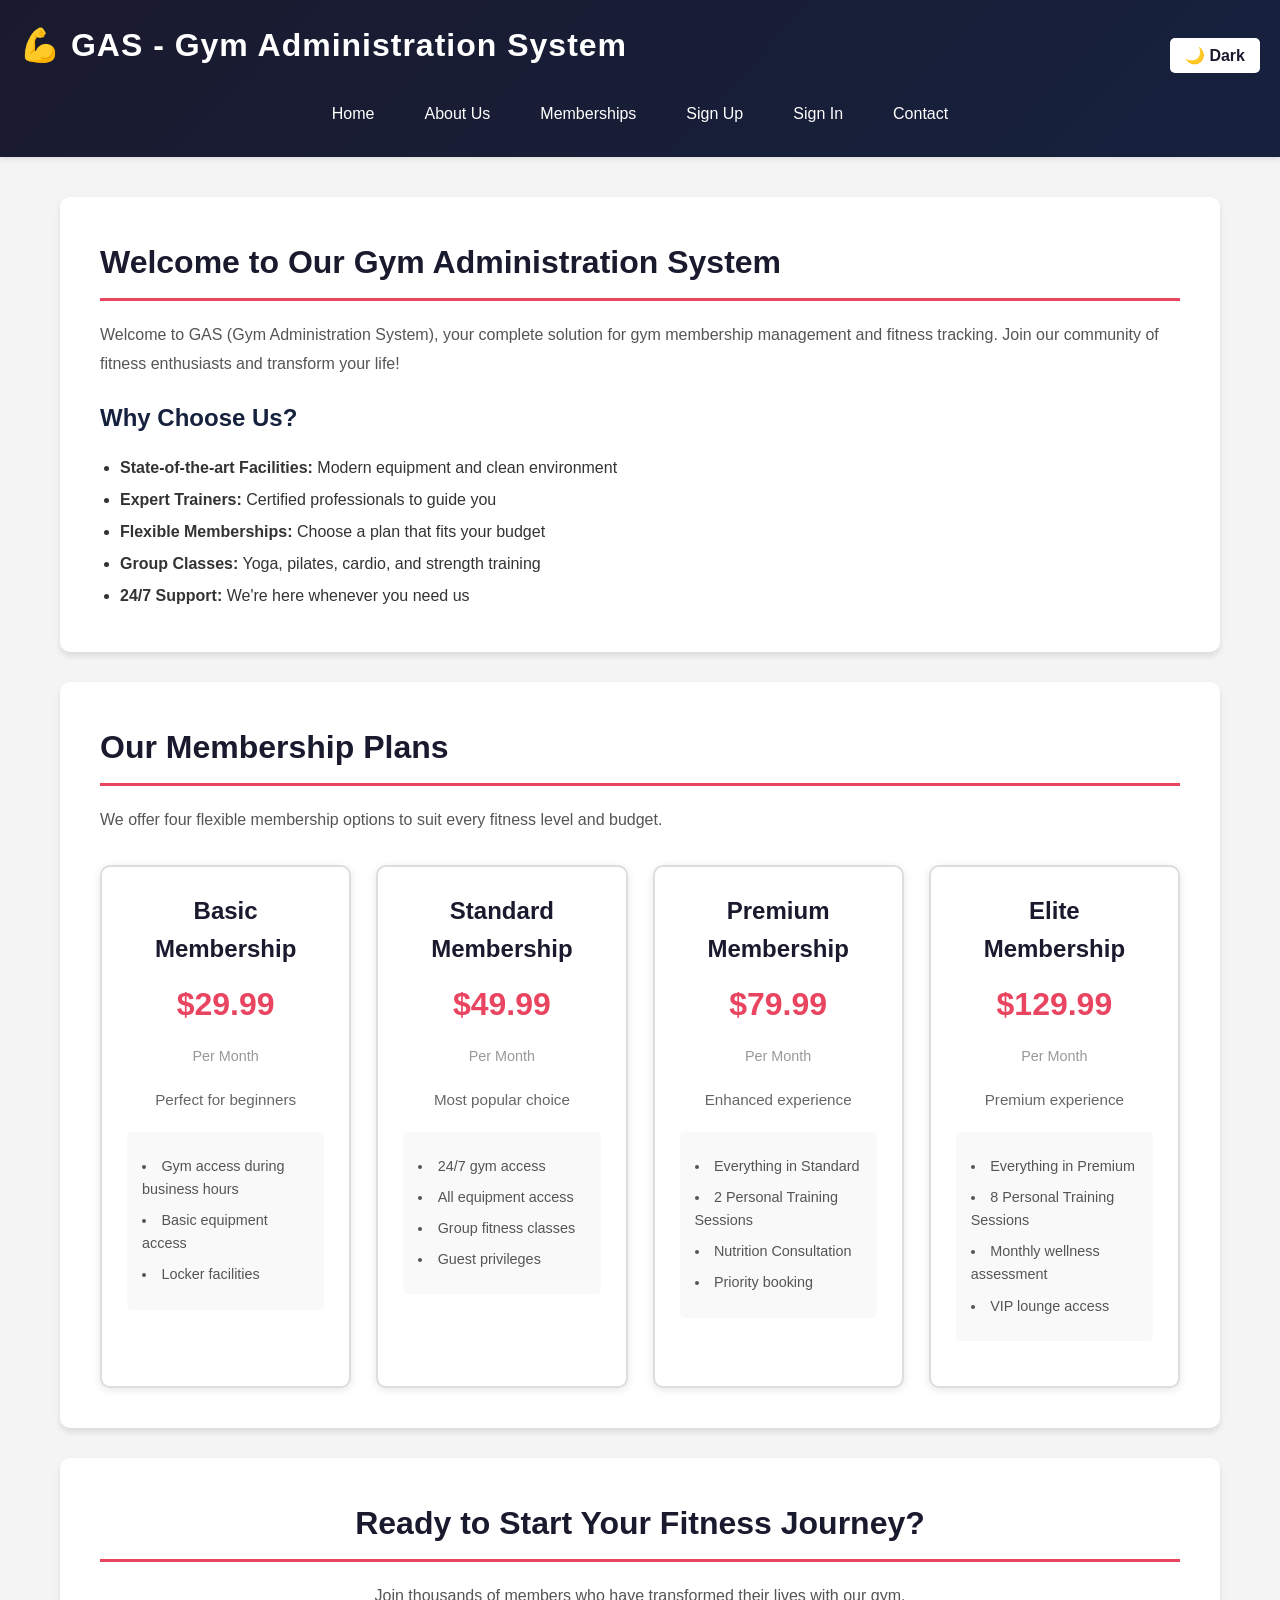
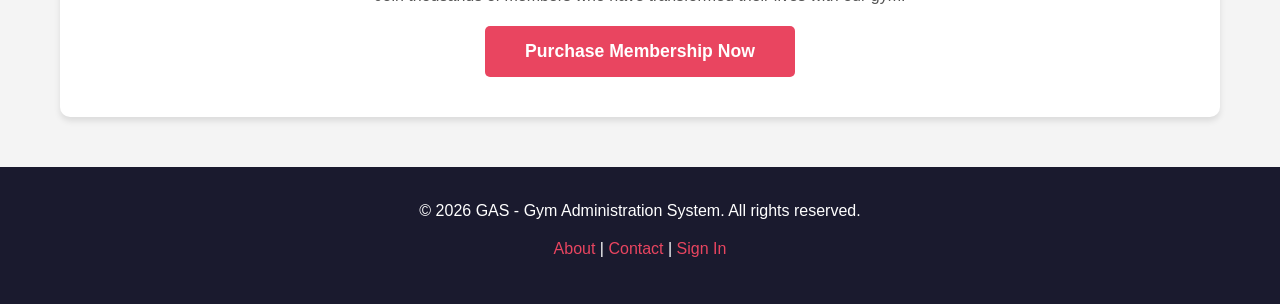
==== index.html @ 2ce0ecf8 "Adding website content" ====
<!DOCTYPE html>
<html lang="en">
<head>
    <meta charset="UTF-8">
    <meta name="viewport" content="width=device-width, initial-scale=1.0">
    <title>GAS - Gym Administration System - Home</title>
    <link rel="stylesheet" href="style.css">
</head>
<body>
    <!-- HEADER & NAVIGATION -->
    <header>
        <div style="display: flex; justify-content: space-between; align-items: center; padding: 0 20px;">
            <h1>💪 GAS - Gym Administration System</h1>
            <button id="themeToggle" onclick="toggleTheme();" style="background: white; color: #1a1a2e; border: none; padding: 8px 15px; border-radius: 5px; cursor: pointer; font-weight: 600; font-size: 1em;">🌙 Dark</button>
        </div>
        <nav>
            <a href="index.html">Home</a>
            <a href="about.html">About Us</a>
            <a href="checkout.html">Memberships</a>
            <a href="signup.html">Sign Up</a>
            <a href="signin.html">Sign In</a>
            <a href="contact.html">Contact</a>
        </nav>
    </header>

    <!-- MAIN CONTENT -->
    <div class="container">
        <!-- HERO SECTION -->
        <div class="section">
            <h2>Welcome to Our Gym Administration System</h2>
            <p>Welcome to GAS (Gym Administration System), your complete solution for gym membership management and fitness tracking. Join our community of fitness enthusiasts and transform your life!</p>
            
            <h3>Why Choose Us?</h3>
            <ul style="margin-left: 20px; line-height: 2;">
                <li><strong>State-of-the-art Facilities:</strong> Modern equipment and clean environment</li>
                <li><strong>Expert Trainers:</strong> Certified professionals to guide you</li>
                <li><strong>Flexible Memberships:</strong> Choose a plan that fits your budget</li>
                <li><strong>Group Classes:</strong> Yoga, pilates, cardio, and strength training</li>
                <li><strong>24/7 Support:</strong> We're here whenever you need us</li>
            </ul>
        </div>

        <!-- FEATURES SECTION -->
        <div class="section">
            <h2>Our Membership Plans</h2>
            <p>We offer four flexible membership options to suit every fitness level and budget.</p>
            
            <div class="products-grid">
                <div class="product-card">
                    <div class="product-name">Basic Membership</div>
                    <div class="product-price">$29.99</div>
                    <div class="product-duration">Per Month</div>
                    <div class="product-description">Perfect for beginners</div>
                    <ul class="product-features">
                        <li>Gym access during business hours</li>
                        <li>Basic equipment access</li>
                        <li>Locker facilities</li>
                    </ul>
                </div>

                <div class="product-card">
                    <div class="product-name">Standard Membership</div>
                    <div class="product-price">$49.99</div>
                    <div class="product-duration">Per Month</div>
                    <div class="product-description">Most popular choice</div>
                    <ul class="product-features">
                        <li>24/7 gym access</li>
                        <li>All equipment access</li>
                        <li>Group fitness classes</li>
                        <li>Guest privileges</li>
                    </ul>
                </div>

                <div class="product-card">
                    <div class="product-name">Premium Membership</div>
                    <div class="product-price">$79.99</div>
                    <div class="product-duration">Per Month</div>
                    <div class="product-description">Enhanced experience</div>
                    <ul class="product-features">
                        <li>Everything in Standard</li>
                        <li>2 Personal Training Sessions</li>
                        <li>Nutrition Consultation</li>
                        <li>Priority booking</li>
                    </ul>
                </div>

                <div class="product-card">
                    <div class="product-name">Elite Membership</div>
                    <div class="product-price">$129.99</div>
                    <div class="product-duration">Per Month</div>
                    <div class="product-description">Premium experience</div>
                    <ul class="product-features">
                        <li>Everything in Premium</li>
                        <li>8 Personal Training Sessions</li>
                        <li>Monthly wellness assessment</li>
                        <li>VIP lounge access</li>
                    </ul>
                </div>
            </div>
        </div>

        <!-- CALL TO ACTION -->
        <div class="section text-center">
            <h2>Ready to Start Your Fitness Journey?</h2>
            <p>Join thousands of members who have transformed their lives with our gym.</p>
            <button onclick="window.location.href='checkout.html';" style="font-size: 1.1em; padding: 15px 40px;">
                Purchase Membership Now
            </button>
        </div>
    </div>

    <!-- FOOTER -->
    <footer>
        <p>&copy; 2026 GAS - Gym Administration System. All rights reserved.</p>
        <p>
            <a href="about.html">About</a> | 
            <a href="contact.html">Contact</a> | 
            <a href="signin.html">Sign In</a>
        </p>
    </footer>

    <script src="script.js"></script>
</body>
</html>
---- style.css ----
/* ============================================
   GYM ADMINISTRATION SYSTEM - SHARED CSS
   ============================================ */

* {
    margin: 0;
    padding: 0;
    box-sizing: border-box;
}

body {
    font-family: 'Segoe UI', Tahoma, Geneva, Verdana, sans-serif;
    line-height: 1.6;
    color: #333;
    background-color: #f4f4f4;
}

/* ============================================
   HEADER & NAVIGATION
   ============================================ */

header {
    background: linear-gradient(135deg, #1a1a2e 0%, #16213e 100%);
    color: white;
    padding: 20px 0;
    box-shadow: 0 2px 5px rgba(0, 0, 0, 0.1);
}

header h1 {
    text-align: center;
    font-size: 2em;
    margin-bottom: 20px;
    letter-spacing: 1px;
}

nav {
    display: flex;
    justify-content: center;
    flex-wrap: wrap;
    gap: 20px;
}

nav a {
    color: white;
    text-decoration: none;
    padding: 10px 15px;
    border-radius: 5px;
    transition: background 0.3s ease;
    font-weight: 500;
}

nav a:hover {
    background-color: #e94560;
}

/* ============================================
   CONTAINER & LAYOUT
   ============================================ */

.container {
    max-width: 1200px;
    margin: 40px auto;
    padding: 0 20px;
}

.section {
    background: white;
    padding: 40px;
    border-radius: 10px;
    box-shadow: 0 4px 6px rgba(0, 0, 0, 0.1);
    margin-bottom: 30px;
}

h2 {
    font-size: 2em;
    color: #1a1a2e;
    margin-bottom: 20px;
    border-bottom: 3px solid #e94560;
    padding-bottom: 10px;
}

h3 {
    font-size: 1.5em;
    color: #16213e;
    margin-top: 20px;
    margin-bottom: 15px;
}

p {
    color: #555;
    margin-bottom: 15px;
    line-height: 1.8;
}

/* ============================================
   FORMS
   ============================================ */

form {
    display: flex;
    flex-direction: column;
    gap: 15px;
    margin-top: 20px;
}

label {
    font-weight: 600;
    color: #1a1a2e;
    margin-bottom: 5px;
    display: block;
}

input[type="text"],
input[type="email"],
input[type="password"],
input[type="tel"],
textarea,
select {
    padding: 12px;
    border: 2px solid #ddd;
    border-radius: 5px;
    font-size: 1em;
    transition: border-color 0.3s ease;
    font-family: inherit;
}

input[type="text"]:focus,
input[type="email"]:focus,
input[type="password"]:focus,
input[type="tel"]:focus,
textarea:focus,
select:focus {
    outline: none;
    border-color: #e94560;
    background-color: #fafafa;
}

textarea {
    resize: vertical;
    min-height: 120px;
}

/* ============================================
   BUTTONS
   ============================================ */

button,
input[type="submit"] {
    padding: 12px 30px;
    background-color: #e94560;
    color: white;
    border: none;
    border-radius: 5px;
    font-size: 1em;
    font-weight: 600;
    cursor: pointer;
    transition: background-color 0.3s ease, transform 0.2s ease;
}

button:hover,
input[type="submit"]:hover {
    background-color: #d63a4f;
    transform: translateY(-2px);
}

button:active,
input[type="submit"]:active {
    transform: translateY(0);
}

/* ============================================
   CARDS & PRODUCTS
   ============================================ */

.products-grid {
    display: grid;
    grid-template-columns: repeat(auto-fit, minmax(250px, 1fr));
    gap: 25px;
    margin-top: 30px;
}

.product-card {
    background: white;
    border: 2px solid #ddd;
    border-radius: 10px;
    padding: 25px;
    text-align: center;
    box-shadow: 0 2px 8px rgba(0, 0, 0, 0.1);
    transition: transform 0.3s ease, box-shadow 0.3s ease;
}

.product-card:hover {
    transform: translateY(-5px);
    box-shadow: 0 6px 15px rgba(0, 0, 0, 0.15);
}

.product-name {
    font-size: 1.5em;
    font-weight: 700;
    color: #1a1a2e;
    margin-bottom: 10px;
}

.product-description {
    color: #666;
    margin-bottom: 15px;
    font-size: 0.95em;
}

.product-price {
    font-size: 2em;
    color: #e94560;
    font-weight: 700;
    margin-bottom: 15px;
}

.product-duration {
    color: #999;
    margin-bottom: 20px;
    font-size: 0.9em;
}

.product-features {
    text-align: left;
    margin: 20px 0;
    background: #f9f9f9;
    padding: 15px;
    border-radius: 5px;
    font-size: 0.9em;
}

.product-features li {
    list-style-position: inside;
    margin: 8px 0;
    color: #555;
}

/* ============================================
   TEAM MEMBER CARDS
   ============================================ */

.team-grid {
    display: grid;
    grid-template-columns: repeat(auto-fit, minmax(220px, 1fr));
    gap: 25px;
    margin-top: 30px;
}

.team-card {
    background: white;
    border-radius: 10px;
    overflow: hidden;
    box-shadow: 0 4px 8px rgba(0, 0, 0, 0.15);
    transition: transform 0.3s ease, box-shadow 0.3s ease;
    text-align: center;
}

.team-card:hover {
    transform: translateY(-8px);
    box-shadow: 0 8px 16px rgba(0, 0, 0, 0.2);
}

.team-image {
    width: 100%;
    height: 250px;
    background: linear-gradient(135deg, #e94560, #ff6b8a);
    display: flex;
    align-items: center;
    justify-content: center;
    font-size: 5em;
    color: white;
    font-weight: bold;
}

.team-image-photo {
    width: 100%;
    height: 250px;
    object-fit: cover;
    display: block;
}

.team-info {
    padding: 20px;
}

.team-name {
    font-size: 1.3em;
    font-weight: 700;
    color: #1a1a2e;
    margin-bottom: 5px;
}

.team-role {
    font-size: 0.95em;
    color: #e94560;
    font-weight: 600;
    margin-bottom: 10px;
}

.team-description {
    color: #666;
    font-size: 0.9em;
    line-height: 1.6;
}

/* ============================================
   CHECKOUT SUMMARY
   ============================================ */

.checkout-summary {
    background: #f9f9f9;
    padding: 20px;
    border-radius: 10px;
    margin-top: 30px;
    border-left: 4px solid #e94560;
}

.summary-row {
    display: flex;
    justify-content: space-between;
    padding: 10px 0;
    border-bottom: 1px solid #ddd;
}

.summary-row:last-child {
    border-bottom: none;
}

.summary-total {
    display: flex;
    justify-content: space-between;
    padding: 15px 0;
    font-weight: 700;
    font-size: 1.3em;
    color: #1a1a2e;
    border-top: 2px solid #ddd;
}

.checkout-form {
    background: #f9f9f9;
    padding: 25px;
    border-radius: 10px;
    margin-top: 30px;
}

/* ============================================
   FOOTER
   ============================================ */

footer {
    background: #1a1a2e;
    color: white;
    text-align: center;
    padding: 30px;
    margin-top: 50px;
}

footer p {
    color: white;
    margin-bottom: 10px;
}

footer a {
    color: #e94560;
    text-decoration: none;
}

footer a:hover {
    text-decoration: underline;
}

/* ============================================
   UTILITY CLASSES
   ============================================ */

.text-center {
    text-align: center;
}

.text-success {
    color: #27ae60;
}

.text-error {
    color: #e74c3c;
}

.mt-20 {
    margin-top: 20px;
}

.mb-20 {
    margin-bottom: 20px;
}

.hidden {
    display: none;
}

/* ============================================
   RESPONSIVE DESIGN
   ============================================ */

@media (max-width: 768px) {
    header h1 {
        font-size: 1.5em;
    }

    nav {
        gap: 10px;
    }

    nav a {
        padding: 8px 12px;
        font-size: 0.9em;
    }

    .container {
        margin: 20px auto;
    }

    .section {
        padding: 20px;
    }

    h2 {
        font-size: 1.5em;
    }

    .products-grid {
        grid-template-columns: 1fr;
    }

    form {
        gap: 12px;
    }
}

/* ============================================
   DARK MODE THEME
   ============================================ */

body.dark-mode {
    background-color: #1a1a2e;
    color: #e0e0e0;
}

body.dark-mode header {
    background: linear-gradient(135deg, #0f0f1e 0%, #1a1a2e 100%);
    box-shadow: 0 2px 5px rgba(0, 0, 0, 0.5);
}

body.dark-mode nav a:hover {
    background-color: #ff6b8a;
}

body.dark-mode .section {
    background: #2a2a3e;
    box-shadow: 0 4px 6px rgba(0, 0, 0, 0.3);
    border-color: #3a3a4e;
}

body.dark-mode h2 {
    color: #e0e0e0;
    border-bottom-color: #e94560;
}

body.dark-mode h3 {
    color: #f0f0f0;
}

body.dark-mode p {
    color: #b0b0b0;
}

body.dark-mode label {
    color: #e0e0e0;
}

body.dark-mode input[type="text"],
body.dark-mode input[type="email"],
body.dark-mode input[type="password"],
body.dark-mode input[type="tel"],
body.dark-mode textarea,
body.dark-mode select {
    background-color: #1a1a2e;
    color: #e0e0e0;
    border-color: #444;
}

body.dark-mode input[type="text"]:focus,
body.dark-mode input[type="email"]:focus,
body.dark-mode input[type="password"]:focus,
body.dark-mode input[type="tel"]:focus,
body.dark-mode textarea:focus,
body.dark-mode select:focus {
    border-color: #e94560;
    background-color: #252535;
}

body.dark-mode .product-card {
    background: #2a2a3e;
    border-color: #444;
    box-shadow: 0 2px 8px rgba(0, 0, 0, 0.3);
}

body.dark-mode .product-card:hover {
    box-shadow: 0 6px 15px rgba(233, 69, 96, 0.3);
}

body.dark-mode .product-name {
    color: #e0e0e0;
}

body.dark-mode .product-description {
    color: #a0a0a0;
}

body.dark-mode .product-duration {
    color: #707070;
}

body.dark-mode .product-features {
    background: #1a1a2e;
}

body.dark-mode .product-features li {
    color: #a0a0a0;
}

body.dark-mode .team-card {
    background: #2a2a3e;
    box-shadow: 0 4px 8px rgba(0, 0, 0, 0.3);
}

body.dark-mode .team-card:hover {
    box-shadow: 0 8px 16px rgba(233, 69, 96, 0.3);
}

body.dark-mode .team-name {
    color: #e0e0e0;
}

body.dark-mode .team-description {
    color: #a0a0a0;
}

body.dark-mode .checkout-summary {
    background: #1a1a2e;
    border-left-color: #e94560;
}

body.dark-mode .summary-row {
    border-bottom-color: #444;
    color: #e0e0e0;
}

body.dark-mode .summary-total {
    color: #e0e0e0;
    border-top-color: #444;
}

body.dark-mode .checkout-form {
    background: #1a1a2e;
}

body.dark-mode footer {
    background: #0f0f1e;
}

body.dark-mode footer p {
    color: #e0e0e0;
}

body.dark-mode footer a {
    color: #ff6b8a;
}

body.dark-mode .text-center {
    color: #e0e0e0;
}

body.dark-mode #themeToggle {
    background: #2a2a3e;
    color: #e0e0e0;
    border-color: #444;
}
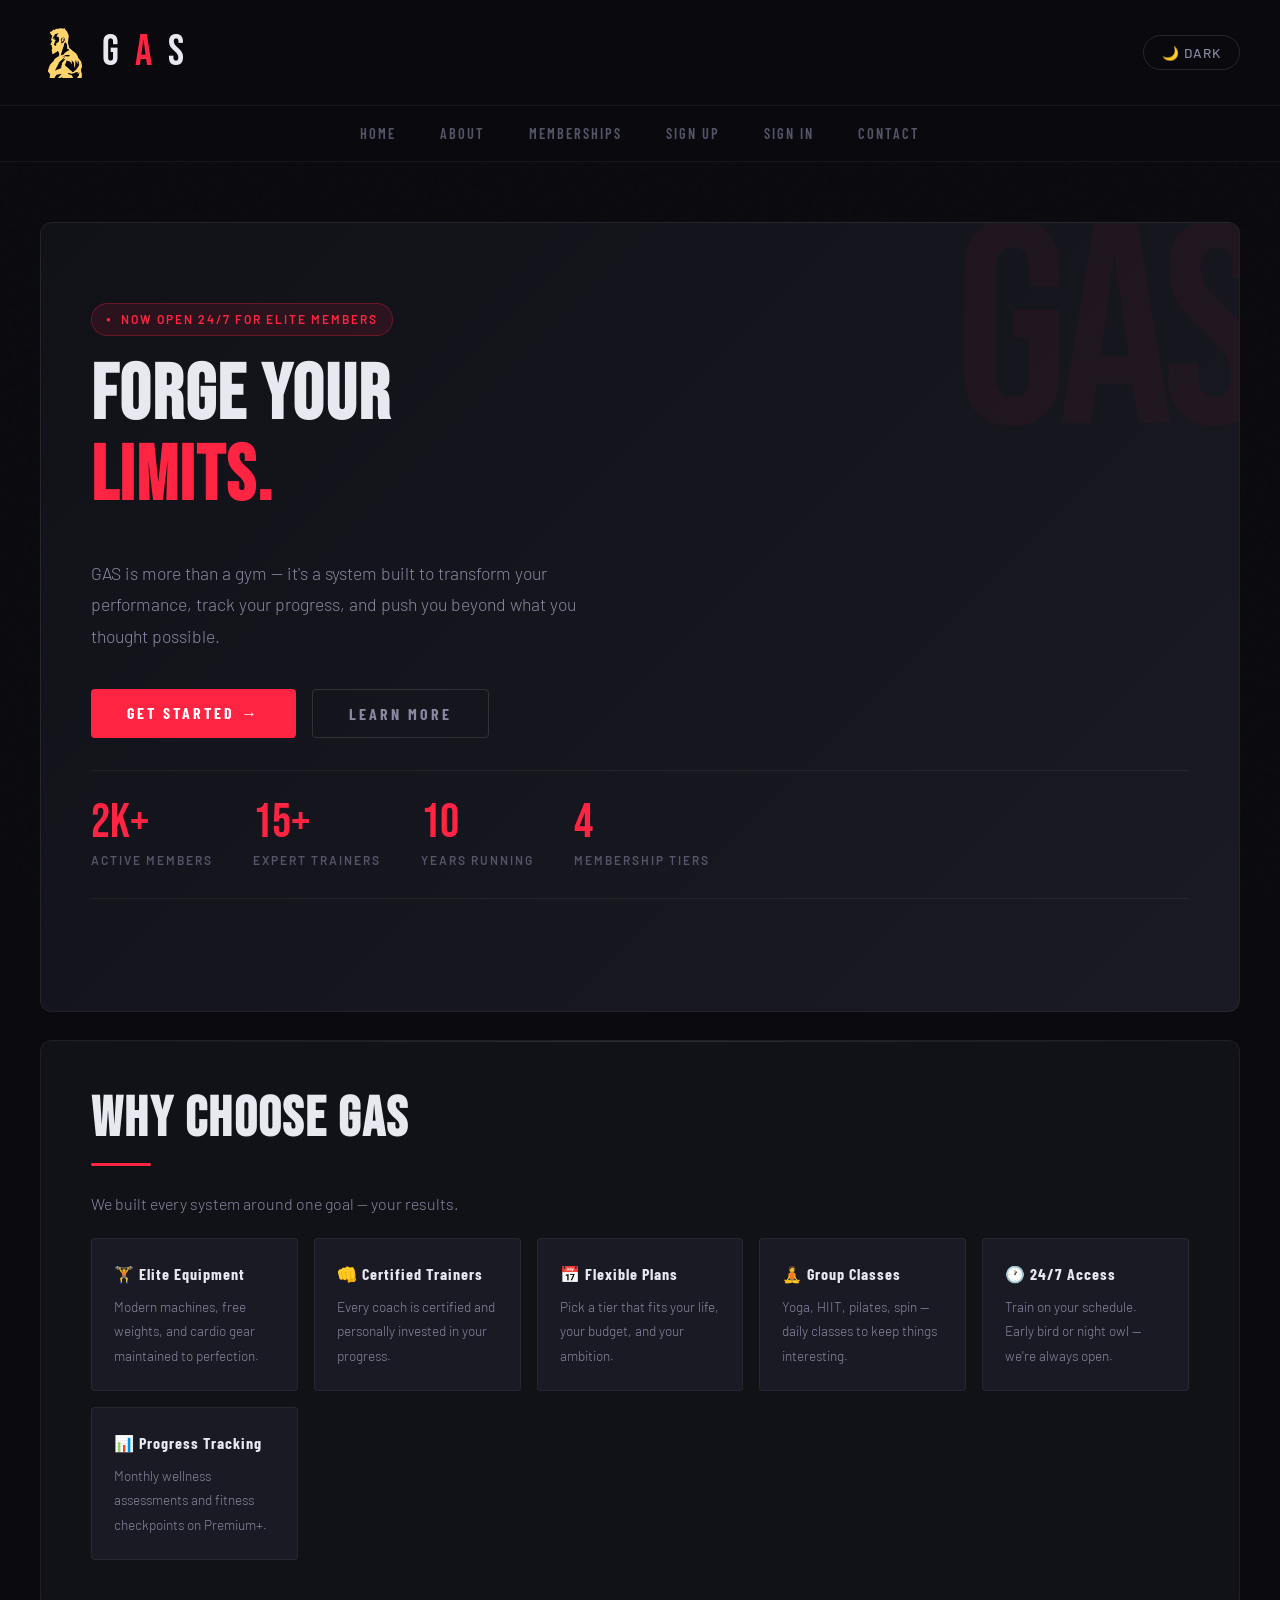
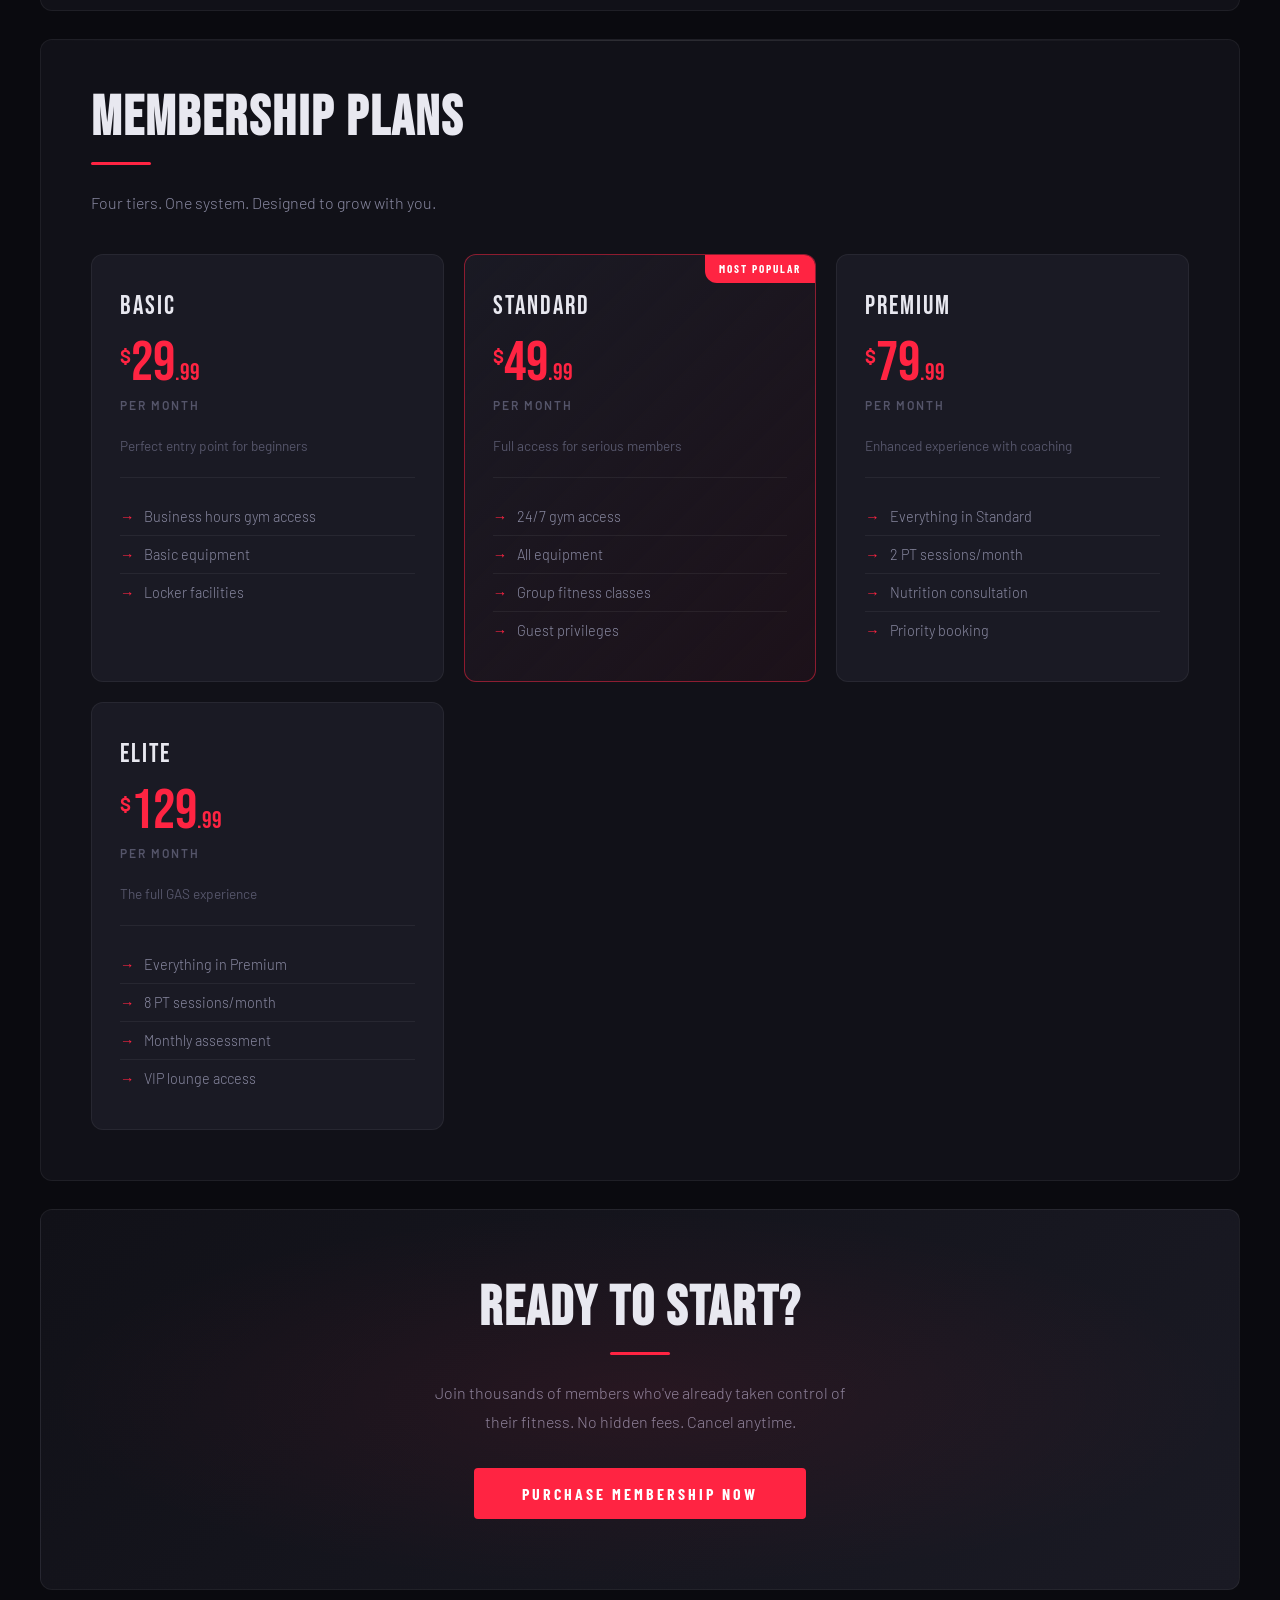
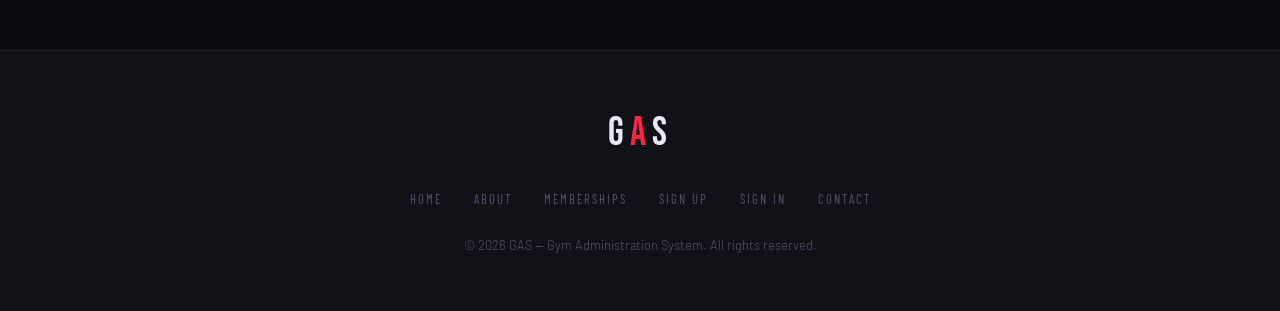
==== commit 319ebe53: "new design and logo + icon" ====
--- a/index.html
+++ b/index.html
@@ -3,122 +3,179 @@
 <head>
     <meta charset="UTF-8">
     <meta name="viewport" content="width=device-width, initial-scale=1.0">
-    <title>GAS - Gym Administration System - Home</title>
+    <title>GAS — Gym Administration System</title>
     <link rel="stylesheet" href="style.css">
+    <link rel="shortcut icon" href="images/favicon.png" type="image/x-icon">
 </head>
 <body>
-    <!-- HEADER & NAVIGATION -->
-    <header>
-        <div style="display: flex; justify-content: space-between; align-items: center; padding: 0 20px;">
-            <h1>💪 GAS - Gym Administration System</h1>
-            <button id="themeToggle" onclick="toggleTheme();" style="background: white; color: #1a1a2e; border: none; padding: 8px 15px; border-radius: 5px; cursor: pointer; font-weight: 600; font-size: 1em;">🌙 Dark</button>
-        </div>
-        <nav>
-            <a href="index.html">Home</a>
-            <a href="about.html">About Us</a>
-            <a href="checkout.html">Memberships</a>
-            <a href="signup.html">Sign Up</a>
-            <a href="signin.html">Sign In</a>
-            <a href="contact.html">Contact</a>
-        </nav>
-    </header>
 
-    <!-- MAIN CONTENT -->
-    <div class="container">
-        <!-- HERO SECTION -->
-        <div class="section">
-            <h2>Welcome to Our Gym Administration System</h2>
-            <p>Welcome to GAS (Gym Administration System), your complete solution for gym membership management and fitness tracking. Join our community of fitness enthusiasts and transform your life!</p>
-            
-            <h3>Why Choose Us?</h3>
-            <ul style="margin-left: 20px; line-height: 2;">
-                <li><strong>State-of-the-art Facilities:</strong> Modern equipment and clean environment</li>
-                <li><strong>Expert Trainers:</strong> Certified professionals to guide you</li>
-                <li><strong>Flexible Memberships:</strong> Choose a plan that fits your budget</li>
-                <li><strong>Group Classes:</strong> Yoga, pilates, cardio, and strength training</li>
-                <li><strong>24/7 Support:</strong> We're here whenever you need us</li>
-            </ul>
+<header>
+    <div class="header-top">
+        <div class="logo"><img src="images/gym-logo1.png" class="logo-icon" alt="GAS Logo"> G<span>A</span>S</div>
+        <button id="themeToggle" onclick="toggleTheme();">🌙 Dark</button>
+    </div>
+    <nav>
+        <a href="index.html">Home</a>
+        <a href="about.html">About</a>
+        <a href="checkout.html">Memberships</a>
+        <a href="signup.html">Sign Up</a>
+        <a href="signin.html">Sign In</a>
+        <a href="contact.html">Contact</a>
+    </nav>
+</header>
+
+<div class="container">
+
+    <!-- HERO -->
+    <div class="hero-section">
+        <div class="hero-badge">Now Open 24/7 for Elite Members</div>
+        <h2>Forge Your<br><span class="tag-red">Limits.</span></h2>
+        <p style="max-width: 500px; margin: 20px 0 36px; font-size: 1.1rem;">
+            GAS is more than a gym — it's a system built to transform your performance, 
+            track your progress, and push you beyond what you thought possible.
+        </p>
+        <div style="display: flex; gap: 16px; flex-wrap: wrap;">
+            <button onclick="window.location.href='checkout.html';" style="font-size: 1rem;">Get Started →</button>
+            <button class="btn-outline" onclick="window.location.href='about.html';">Learn More</button>
         </div>
 
-        <!-- FEATURES SECTION -->
-        <div class="section">
-            <h2>Our Membership Plans</h2>
-            <p>We offer four flexible membership options to suit every fitness level and budget.</p>
-            
-            <div class="products-grid">
-                <div class="product-card">
-                    <div class="product-name">Basic Membership</div>
-                    <div class="product-price">$29.99</div>
-                    <div class="product-duration">Per Month</div>
-                    <div class="product-description">Perfect for beginners</div>
-                    <ul class="product-features">
-                        <li>Gym access during business hours</li>
-                        <li>Basic equipment access</li>
-                        <li>Locker facilities</li>
-                    </ul>
-                </div>
-
-                <div class="product-card">
-                    <div class="product-name">Standard Membership</div>
-                    <div class="product-price">$49.99</div>
-                    <div class="product-duration">Per Month</div>
-                    <div class="product-description">Most popular choice</div>
-                    <ul class="product-features">
-                        <li>24/7 gym access</li>
-                        <li>All equipment access</li>
-                        <li>Group fitness classes</li>
-                        <li>Guest privileges</li>
-                    </ul>
-                </div>
-
-                <div class="product-card">
-                    <div class="product-name">Premium Membership</div>
-                    <div class="product-price">$79.99</div>
-                    <div class="product-duration">Per Month</div>
-                    <div class="product-description">Enhanced experience</div>
-                    <ul class="product-features">
-                        <li>Everything in Standard</li>
-                        <li>2 Personal Training Sessions</li>
-                        <li>Nutrition Consultation</li>
-                        <li>Priority booking</li>
-                    </ul>
-                </div>
-
-                <div class="product-card">
-                    <div class="product-name">Elite Membership</div>
-                    <div class="product-price">$129.99</div>
-                    <div class="product-duration">Per Month</div>
-                    <div class="product-description">Premium experience</div>
-                    <ul class="product-features">
-                        <li>Everything in Premium</li>
-                        <li>8 Personal Training Sessions</li>
-                        <li>Monthly wellness assessment</li>
-                        <li>VIP lounge access</li>
-                    </ul>
-                </div>
+        <div class="stats-row">
+            <div class="stat">
+                <div class="stat-number">2K+</div>
+                <div class="stat-label">Active Members</div>
             </div>
-        </div>
-
-        <!-- CALL TO ACTION -->
-        <div class="section text-center">
-            <h2>Ready to Start Your Fitness Journey?</h2>
-            <p>Join thousands of members who have transformed their lives with our gym.</p>
-            <button onclick="window.location.href='checkout.html';" style="font-size: 1.1em; padding: 15px 40px;">
-                Purchase Membership Now
-            </button>
+            <div class="stat">
+                <div class="stat-number">15+</div>
+                <div class="stat-label">Expert Trainers</div>
+            </div>
+            <div class="stat">
+                <div class="stat-number">10</div>
+                <div class="stat-label">Years Running</div>
+            </div>
+            <div class="stat">
+                <div class="stat-number">4</div>
+                <div class="stat-label">Membership Tiers</div>
+            </div>
         </div>
     </div>
 
-    <!-- FOOTER -->
-    <footer>
-        <p>&copy; 2026 GAS - Gym Administration System. All rights reserved.</p>
-        <p>
-            <a href="about.html">About</a> | 
-            <a href="contact.html">Contact</a> | 
-            <a href="signin.html">Sign In</a>
+    <!-- WHY US -->
+    <div class="section">
+        <h2>Why Choose GAS</h2>
+        <p>We built every system around one goal — your results.</p>
+        <div class="grid-3">
+            <div class="benefit-card">
+                <strong>🏋️ Elite Equipment</strong>
+                <p>Modern machines, free weights, and cardio gear maintained to perfection.</p>
+            </div>
+            <div class="benefit-card">
+                <strong>👊 Certified Trainers</strong>
+                <p>Every coach is certified and personally invested in your progress.</p>
+            </div>
+            <div class="benefit-card">
+                <strong>📅 Flexible Plans</strong>
+                <p>Pick a tier that fits your life, your budget, and your ambition.</p>
+            </div>
+            <div class="benefit-card">
+                <strong>🧘 Group Classes</strong>
+                <p>Yoga, HIIT, pilates, spin — daily classes to keep things interesting.</p>
+            </div>
+            <div class="benefit-card">
+                <strong>🕐 24/7 Access</strong>
+                <p>Train on your schedule. Early bird or night owl — we're always open.</p>
+            </div>
+            <div class="benefit-card">
+                <strong>📊 Progress Tracking</strong>
+                <p>Monthly wellness assessments and fitness checkpoints on Premium+.</p>
+            </div>
+        </div>
+    </div>
+
+    <!-- MEMBERSHIP PLANS -->
+    <div class="section">
+        <h2>Membership Plans</h2>
+        <p>Four tiers. One system. Designed to grow with you.</p>
+        <div class="products-grid">
+            <div class="product-card">
+                <div class="product-name">Basic</div>
+                <div class="product-price"><sup>$</sup>29<span style="font-size:1.5rem">.99</span></div>
+                <div class="product-duration">Per Month</div>
+                <div class="product-description">Perfect entry point for beginners</div>
+                <ul class="product-features">
+                    <li>Business hours gym access</li>
+                    <li>Basic equipment</li>
+                    <li>Locker facilities</li>
+                </ul>
+            </div>
+
+            <div class="product-card featured">
+                <div class="featured-badge">Most Popular</div>
+                <div class="product-name">Standard</div>
+                <div class="product-price"><sup>$</sup>49<span style="font-size:1.5rem">.99</span></div>
+                <div class="product-duration">Per Month</div>
+                <div class="product-description">Full access for serious members</div>
+                <ul class="product-features">
+                    <li>24/7 gym access</li>
+                    <li>All equipment</li>
+                    <li>Group fitness classes</li>
+                    <li>Guest privileges</li>
+                </ul>
+            </div>
+
+            <div class="product-card">
+                <div class="product-name">Premium</div>
+                <div class="product-price"><sup>$</sup>79<span style="font-size:1.5rem">.99</span></div>
+                <div class="product-duration">Per Month</div>
+                <div class="product-description">Enhanced experience with coaching</div>
+                <ul class="product-features">
+                    <li>Everything in Standard</li>
+                    <li>2 PT sessions/month</li>
+                    <li>Nutrition consultation</li>
+                    <li>Priority booking</li>
+                </ul>
+            </div>
+
+            <div class="product-card">
+                <div class="product-name">Elite</div>
+                <div class="product-price"><sup>$</sup>129<span style="font-size:1.5rem">.99</span></div>
+                <div class="product-duration">Per Month</div>
+                <div class="product-description">The full GAS experience</div>
+                <ul class="product-features">
+                    <li>Everything in Premium</li>
+                    <li>8 PT sessions/month</li>
+                    <li>Monthly assessment</li>
+                    <li>VIP lounge access</li>
+                </ul>
+            </div>
+        </div>
+    </div>
+
+    <!-- CTA -->
+    <div class="cta-section">
+        <h2>Ready to Start?</h2>
+        <p style="margin: 16px auto 32px; max-width: 440px;">
+            Join thousands of members who've already taken control of their fitness. No hidden fees. Cancel anytime.
         </p>
-    </footer>
+        <button onclick="window.location.href='checkout.html';" style="font-size: 1rem; padding: 16px 48px;">
+            Purchase Membership Now
+        </button>
+    </div>
 
-    <script src="script.js"></script>
+</div>
+
+<footer>
+    <div class="footer-logo">G<span>A</span>S</div>
+    <div class="footer-links">
+        <a href="index.html">Home</a>
+        <a href="about.html">About</a>
+        <a href="checkout.html">Memberships</a>
+        <a href="signup.html">Sign Up</a>
+        <a href="signin.html">Sign In</a>
+        <a href="contact.html">Contact</a>
+    </div>
+    <p class="footer-copy">© 2026 GAS — Gym Administration System. All rights reserved.</p>
+</footer>
+
+<script src="script.js"></script>
 </body>
-</html>
+</html>
--- a/style.css
+++ b/style.css
@@ -1,113 +1,413 @@
 /* ============================================
-   GYM ADMINISTRATION SYSTEM - SHARED CSS
+   GAS
    ============================================ */
 
-* {
-    margin: 0;
-    padding: 0;
-    box-sizing: border-box;
-}
+@import url('https://fonts.googleapis.com/css2?family=Bebas+Neue&family=Barlow:ital,wght@0,300;0,400;0,500;0,600;0,700;1,300&family=Barlow+Condensed:wght@400;600;700&display=swap');
+
+:root {
+  --red: #FF2442;
+  --red-dim: #cc1a33;
+  --gold: #C9A84C;
+  --dark: #0A0A0F;
+  --dark-2: #111118;
+  --dark-3: #1A1A24;
+  --dark-4: #22222F;
+  --dark-5: #2E2E3E;
+  --text: #E8E8F0;
+  --text-dim: #8888A0;
+  --text-muted: #55556A;
+  --border: rgba(255,255,255,0.06);
+  --border-bright: rgba(255,255,255,0.12);
+  --glow-red: 0 0 40px rgba(255,36,66,0.25);
+  --glow-gold: 0 0 30px rgba(201,168,76,0.2);
+  --radius: 4px;
+  --radius-lg: 12px;
+}
+
+/* ============================================ RESET */
+*, *::before, *::after { margin:0; padding:0; box-sizing:border-box; }
+
+html { scroll-behavior: smooth; }
 
 body {
-    font-family: 'Segoe UI', Tahoma, Geneva, Verdana, sans-serif;
-    line-height: 1.6;
-    color: #333;
-    background-color: #f4f4f4;
-}
-
-/* ============================================
-   HEADER & NAVIGATION
-   ============================================ */
-
+  font-family: 'Barlow', sans-serif;
+  background: var(--dark);
+  color: var(--text);
+  line-height: 1.6;
+  overflow-x: hidden;
+}
+
+/* ============================================ NOISE TEXTURE OVERLAY */
+body::before {
+  content: '';
+  position: fixed;
+  inset: 0;
+  background-image: url("data:image/svg+xml,%3Csvg viewBox='0 0 200 200' xmlns='http://www.w3.org/2000/svg'%3E%3Cfilter id='n'%3E%3CfeTurbulence type='fractalNoise' baseFrequency='0.9' numOctaves='4' stitchTiles='stitch'/%3E%3C/filter%3E%3Crect width='100%25' height='100%25' filter='url(%23n)' opacity='0.035'/%3E%3C/svg%3E");
+  pointer-events: none;
+  z-index: 0;
+  opacity: 0.4;
+}
+
+/* ============================================ TYPOGRAPHY */
+h1, h2, h3 { font-family: 'Bebas Neue', sans-serif; letter-spacing: 2px; line-height: 1.05; }
+
+h2 {
+  font-size: clamp(2rem, 5vw, 3.5rem);
+  color: var(--text);
+  margin-bottom: 24px;
+  position: relative;
+  padding-bottom: 16px;
+}
+
+h2::after {
+  content: '';
+  position: absolute;
+  bottom: 0; left: 0;
+  width: 60px; height: 3px;
+  background: var(--red);
+  border-radius: 2px;
+}
+
+h3 {
+  font-size: clamp(1.2rem, 3vw, 1.8rem);
+  color: var(--text);
+  margin: 28px 0 14px;
+}
+
+p {
+  color: var(--text-dim);
+  margin-bottom: 14px;
+  font-size: 1rem;
+  font-weight: 300;
+  line-height: 1.8;
+}
+
+/* ============================================ HEADER */
 header {
-    background: linear-gradient(135deg, #1a1a2e 0%, #16213e 100%);
-    color: white;
-    padding: 20px 0;
-    box-shadow: 0 2px 5px rgba(0, 0, 0, 0.1);
-}
-
-header h1 {
-    text-align: center;
-    font-size: 2em;
-    margin-bottom: 20px;
-    letter-spacing: 1px;
-}
-
+  background: rgba(10,10,15,0.95);
+  backdrop-filter: blur(20px);
+  -webkit-backdrop-filter: blur(20px);
+  border-bottom: 1px solid var(--border);
+  position: sticky;
+  top: 0;
+  z-index: 100;
+  padding: 0;
+}
+
+.header-top {
+  display: flex;
+  justify-content: space-between;
+  align-items: center;
+  padding: 18px 40px;
+  border-bottom: 1px solid var(--border);
+}
+
+.logo {
+  font-family: 'Bebas Neue', sans-serif;
+  font-size: 2.7rem;
+  letter-spacing: 4px;
+  color: var(--text);
+  display: flex;
+  align-items: center;
+  gap: 12px;
+}
+
+.logo span {
+  color: var(--red);
+}
+
+.logo-icon {
+  width: 50px;
+  height: 50px;
+  object-fit: contain;
+  filter: invert(1) sepia(1) saturate(6) hue-rotate(310deg) brightness(1.1);
+}
+
+body.light-mode .logo-icon {
+  filter: invert(0) sepia(0) saturate(1) hue-rotate(0deg) brightness(0);
+}
+
+/* THEME TOGGLE */
+#themeToggle {
+  background: transparent;
+  border: 1px solid var(--border-bright);
+  color: var(--text-dim);
+  padding: 8px 18px;
+  border-radius: 40px;
+  cursor: pointer;
+  font-family: 'Barlow', sans-serif;
+  font-size: 0.85rem;
+  font-weight: 500;
+  letter-spacing: 1px;
+  text-transform: uppercase;
+  transition: all 0.3s;
+}
+
+#themeToggle:hover {
+  border-color: var(--red);
+  color: var(--red);
+}
+
+/* NAV */
 nav {
-    display: flex;
-    justify-content: center;
-    flex-wrap: wrap;
-    gap: 20px;
+  display: flex;
+  justify-content: center;
+  padding: 0 40px;
+  gap: 0;
 }
 
 nav a {
-    color: white;
-    text-decoration: none;
-    padding: 10px 15px;
-    border-radius: 5px;
-    transition: background 0.3s ease;
-    font-weight: 500;
-}
-
-nav a:hover {
-    background-color: #e94560;
-}
-
-/* ============================================
-   CONTAINER & LAYOUT
-   ============================================ */
-
+  color: var(--text-muted);
+  text-decoration: none;
+  padding: 16px 22px;
+  font-family: 'Barlow Condensed', sans-serif;
+  font-size: 0.9rem;
+  font-weight: 600;
+  letter-spacing: 2px;
+  text-transform: uppercase;
+  position: relative;
+  transition: color 0.3s;
+}
+
+nav a::after {
+  content: '';
+  position: absolute;
+  bottom: 0; left: 50%; right: 50%;
+  height: 2px;
+  background: var(--red);
+  transition: left 0.3s, right 0.3s;
+}
+
+nav a:hover { color: var(--text); }
+nav a:hover::after { left: 16px; right: 16px; }
+
+/* ============================================ CONTAINER */
 .container {
-    max-width: 1200px;
-    margin: 40px auto;
-    padding: 0 20px;
-}
-
+  max-width: 1280px;
+  margin: 0 auto;
+  padding: 60px 40px;
+  position: relative;
+  z-index: 1;
+}
+
+/* ============================================ SECTIONS */
 .section {
-    background: white;
-    padding: 40px;
-    border-radius: 10px;
-    box-shadow: 0 4px 6px rgba(0, 0, 0, 0.1);
-    margin-bottom: 30px;
-}
-
-h2 {
-    font-size: 2em;
-    color: #1a1a2e;
-    margin-bottom: 20px;
-    border-bottom: 3px solid #e94560;
-    padding-bottom: 10px;
-}
-
-h3 {
-    font-size: 1.5em;
-    color: #16213e;
-    margin-top: 20px;
-    margin-bottom: 15px;
-}
-
-p {
-    color: #555;
-    margin-bottom: 15px;
-    line-height: 1.8;
-}
-
-/* ============================================
-   FORMS
-   ============================================ */
-
+  background: var(--dark-2);
+  border: 1px solid var(--border);
+  border-radius: var(--radius-lg);
+  padding: 50px;
+  margin-bottom: 28px;
+  position: relative;
+  overflow: hidden;
+  animation: fadeUp 0.5s ease both;
+}
+
+.section::before {
+  content: '';
+  position: absolute;
+  top: 0; left: 0; right: 0;
+  height: 1px;
+  background: linear-gradient(90deg, transparent, var(--border-bright), transparent);
+}
+
+@keyframes fadeUp {
+  from { opacity: 0; transform: translateY(24px); }
+  to   { opacity: 1; transform: translateY(0); }
+}
+
+.section:nth-child(2) { animation-delay: 0.08s; }
+.section:nth-child(3) { animation-delay: 0.16s; }
+.section:nth-child(4) { animation-delay: 0.24s; }
+
+/* ============================================ HERO SECTION */
+.hero-section {
+  background: linear-gradient(135deg, var(--dark-2) 0%, var(--dark-3) 100%);
+  border: 1px solid var(--border);
+  border-radius: var(--radius-lg);
+  padding: 80px 50px;
+  margin-bottom: 28px;
+  position: relative;
+  overflow: hidden;
+  animation: fadeUp 0.5s ease both;
+}
+
+.hero-section::before {
+  content: 'GAS';
+  position: absolute;
+  right: -20px; top: -30px;
+  font-family: 'Bebas Neue', sans-serif;
+  font-size: 18rem;
+  color: rgba(255,36,66,0.04);
+  letter-spacing: -10px;
+  pointer-events: none;
+  line-height: 1;
+}
+
+.hero-section h2 { font-size: clamp(2.5rem, 6vw, 5rem); }
+.hero-section h2::after { display: none; }
+
+.hero-badge {
+  display: inline-flex;
+  align-items: center;
+  gap: 8px;
+  background: rgba(255,36,66,0.1);
+  border: 1px solid rgba(255,36,66,0.3);
+  color: var(--red);
+  padding: 6px 14px;
+  border-radius: 40px;
+  font-size: 0.75rem;
+  font-weight: 600;
+  letter-spacing: 2px;
+  text-transform: uppercase;
+  margin-bottom: 20px;
+}
+
+.hero-badge::before { content: '●'; font-size: 0.5rem; animation: pulse 2s infinite; }
+
+@keyframes pulse { 0%,100%{opacity:1} 50%{opacity:0.3} }
+
+/* ============================================ MEMBERSHIP CARDS */
+.products-grid {
+  display: grid;
+  grid-template-columns: repeat(auto-fit, minmax(260px, 1fr));
+  gap: 20px;
+  margin-top: 36px;
+}
+
+.product-card {
+  background: var(--dark-3);
+  border: 1px solid var(--border);
+  border-radius: var(--radius-lg);
+  padding: 32px 28px;
+  position: relative;
+  overflow: hidden;
+  transition: transform 0.3s, border-color 0.3s, box-shadow 0.3s;
+  cursor: default;
+}
+
+.product-card::before {
+  content: '';
+  position: absolute;
+  inset: 0;
+  background: linear-gradient(135deg, rgba(255,36,66,0.04) 0%, transparent 60%);
+  opacity: 0;
+  transition: opacity 0.3s;
+}
+
+.product-card:hover {
+  transform: translateY(-6px);
+  border-color: rgba(255,36,66,0.4);
+  box-shadow: var(--glow-red);
+}
+
+.product-card:hover::before { opacity: 1; }
+
+.product-card.featured {
+  border-color: rgba(255,36,66,0.5);
+  background: linear-gradient(135deg, var(--dark-3), rgba(255,36,66,0.05));
+}
+
+.featured-badge {
+  position: absolute;
+  top: 0; right: 0;
+  background: var(--red);
+  color: white;
+  font-family: 'Barlow Condensed', sans-serif;
+  font-size: 0.7rem;
+  font-weight: 700;
+  letter-spacing: 2px;
+  text-transform: uppercase;
+  padding: 5px 14px;
+  border-bottom-left-radius: var(--radius-lg);
+}
+
+.product-name {
+  font-family: 'Bebas Neue', sans-serif;
+  font-size: 1.6rem;
+  letter-spacing: 2px;
+  color: var(--text);
+  margin-bottom: 8px;
+}
+
+.product-price {
+  font-family: 'Bebas Neue', sans-serif;
+  font-size: 3.5rem;
+  color: var(--red);
+  line-height: 1;
+  letter-spacing: 0;
+}
+
+.product-price sup {
+  font-family: 'Barlow', sans-serif;
+  font-size: 1.2rem;
+  font-weight: 700;
+  vertical-align: top;
+  margin-top: 10px;
+  display: inline-block;
+  color: var(--red);
+}
+
+.product-duration {
+  font-size: 0.75rem;
+  color: var(--text-muted);
+  font-weight: 600;
+  letter-spacing: 2px;
+  text-transform: uppercase;
+  margin-top: 4px;
+  margin-bottom: 20px;
+}
+
+.product-description {
+  font-size: 0.85rem;
+  color: var(--text-muted);
+  margin-bottom: 20px;
+  padding-bottom: 20px;
+  border-bottom: 1px solid var(--border);
+}
+
+.product-features {
+  list-style: none;
+  margin: 0;
+  padding: 0;
+}
+
+.product-features li {
+  color: var(--text-dim);
+  font-size: 0.9rem;
+  font-weight: 300;
+  padding: 7px 0;
+  display: flex;
+  align-items: center;
+  gap: 10px;
+  border-bottom: 1px solid var(--border);
+}
+
+.product-features li:last-child { border-bottom: none; }
+
+.product-features li::before {
+  content: '→';
+  color: var(--red);
+  font-weight: 700;
+  flex-shrink: 0;
+}
+
+/* ============================================ FORMS */
 form {
-    display: flex;
-    flex-direction: column;
-    gap: 15px;
-    margin-top: 20px;
+  display: flex;
+  flex-direction: column;
+  gap: 18px;
+  margin-top: 28px;
 }
 
 label {
-    font-weight: 600;
-    color: #1a1a2e;
-    margin-bottom: 5px;
-    display: block;
+  font-family: 'Barlow Condensed', sans-serif;
+  font-weight: 600;
+  font-size: 0.8rem;
+  letter-spacing: 2px;
+  text-transform: uppercase;
+  color: var(--text-dim);
+  margin-bottom: 6px;
+  display: block;
 }
 
 input[type="text"],
@@ -116,12 +416,16 @@
 input[type="tel"],
 textarea,
 select {
-    padding: 12px;
-    border: 2px solid #ddd;
-    border-radius: 5px;
-    font-size: 1em;
-    transition: border-color 0.3s ease;
-    font-family: inherit;
+  width: 100%;
+  padding: 14px 18px;
+  background: var(--dark-3);
+  border: 1px solid var(--border-bright);
+  border-radius: var(--radius);
+  color: var(--text);
+  font-family: 'Barlow', sans-serif;
+  font-size: 0.95rem;
+  font-weight: 300;
+  transition: border-color 0.3s, box-shadow 0.3s, background 0.3s;
 }
 
 input[type="text"]:focus,
@@ -130,458 +434,566 @@
 input[type="tel"]:focus,
 textarea:focus,
 select:focus {
-    outline: none;
-    border-color: #e94560;
-    background-color: #fafafa;
-}
+  outline: none;
+  border-color: var(--red);
+  background: var(--dark-4);
+  box-shadow: 0 0 0 3px rgba(255,36,66,0.1);
+}
+
+select {
+  appearance: none;
+  background-image: url("data:image/svg+xml,%3Csvg xmlns='http://www.w3.org/2000/svg' width='12' height='8' viewBox='0 0 12 8'%3E%3Cpath d='M1 1l5 5 5-5' stroke='%23888' stroke-width='1.5' fill='none' stroke-linecap='round'/%3E%3C/svg%3E");
+  background-repeat: no-repeat;
+  background-position: right 16px center;
+  padding-right: 40px;
+  cursor: pointer;
+}
+
+select option { background: var(--dark-3); }
 
 textarea {
-    resize: vertical;
-    min-height: 120px;
-}
-
-/* ============================================
-   BUTTONS
-   ============================================ */
-
+  resize: vertical;
+  min-height: 130px;
+}
+
+input[type="checkbox"] {
+  appearance: none;
+  width: 18px; height: 18px;
+  border: 1px solid var(--border-bright);
+  border-radius: 2px;
+  background: var(--dark-3);
+  cursor: pointer;
+  flex-shrink: 0;
+  position: relative;
+  vertical-align: middle;
+  margin-right: 8px;
+  transition: border-color 0.3s, background 0.3s;
+}
+
+input[type="checkbox"]:checked {
+  background: var(--red);
+  border-color: var(--red);
+}
+
+input[type="checkbox"]:checked::after {
+  content: '✓';
+  position: absolute;
+  top: 50%; left: 50%;
+  transform: translate(-50%, -50%);
+  color: white;
+  font-size: 12px;
+  font-weight: 700;
+}
+
+/* ============================================ BUTTONS */
 button,
 input[type="submit"] {
-    padding: 12px 30px;
-    background-color: #e94560;
-    color: white;
-    border: none;
-    border-radius: 5px;
-    font-size: 1em;
-    font-weight: 600;
-    cursor: pointer;
-    transition: background-color 0.3s ease, transform 0.2s ease;
-}
+  padding: 14px 36px;
+  background: var(--red);
+  color: white;
+  border: none;
+  border-radius: var(--radius);
+  font-family: 'Barlow Condensed', sans-serif;
+  font-size: 1rem;
+  font-weight: 700;
+  letter-spacing: 3px;
+  text-transform: uppercase;
+  cursor: pointer;
+  transition: background 0.3s, transform 0.2s, box-shadow 0.3s;
+  position: relative;
+  overflow: hidden;
+}
+
+button::before,
+input[type="submit"]::before {
+  content: '';
+  position: absolute;
+  top: 0; left: -100%;
+  width: 100%; height: 100%;
+  background: linear-gradient(90deg, transparent, rgba(255,255,255,0.12), transparent);
+  transition: left 0.5s;
+}
+
+button:hover::before,
+input[type="submit"]:hover::before { left: 100%; }
 
 button:hover,
 input[type="submit"]:hover {
-    background-color: #d63a4f;
-    transform: translateY(-2px);
+  background: var(--red-dim);
+  transform: translateY(-2px);
+  box-shadow: var(--glow-red);
 }
 
 button:active,
-input[type="submit"]:active {
-    transform: translateY(0);
-}
-
-/* ============================================
-   CARDS & PRODUCTS
-   ============================================ */
-
-.products-grid {
-    display: grid;
-    grid-template-columns: repeat(auto-fit, minmax(250px, 1fr));
-    gap: 25px;
-    margin-top: 30px;
-}
-
-.product-card {
-    background: white;
-    border: 2px solid #ddd;
-    border-radius: 10px;
-    padding: 25px;
-    text-align: center;
-    box-shadow: 0 2px 8px rgba(0, 0, 0, 0.1);
-    transition: transform 0.3s ease, box-shadow 0.3s ease;
-}
-
-.product-card:hover {
-    transform: translateY(-5px);
-    box-shadow: 0 6px 15px rgba(0, 0, 0, 0.15);
-}
-
-.product-name {
-    font-size: 1.5em;
-    font-weight: 700;
-    color: #1a1a2e;
-    margin-bottom: 10px;
-}
-
-.product-description {
-    color: #666;
-    margin-bottom: 15px;
-    font-size: 0.95em;
-}
-
-.product-price {
-    font-size: 2em;
-    color: #e94560;
-    font-weight: 700;
-    margin-bottom: 15px;
-}
-
-.product-duration {
-    color: #999;
-    margin-bottom: 20px;
-    font-size: 0.9em;
-}
-
-.product-features {
-    text-align: left;
-    margin: 20px 0;
-    background: #f9f9f9;
-    padding: 15px;
-    border-radius: 5px;
-    font-size: 0.9em;
-}
-
-.product-features li {
-    list-style-position: inside;
-    margin: 8px 0;
-    color: #555;
-}
-
-/* ============================================
-   TEAM MEMBER CARDS
-   ============================================ */
-
+input[type="submit"]:active { transform: translateY(0); }
+
+.btn-outline {
+  background: transparent;
+  border: 1px solid var(--border-bright);
+  color: var(--text-dim);
+}
+.btn-outline:hover {
+  border-color: var(--red);
+  color: var(--red);
+  background: rgba(255,36,66,0.05);
+}
+
+/* ============================================ TEAM CARDS */
 .team-grid {
-    display: grid;
-    grid-template-columns: repeat(auto-fit, minmax(220px, 1fr));
-    gap: 25px;
-    margin-top: 30px;
+  display: grid;
+  grid-template-columns: repeat(auto-fit, minmax(200px, 1fr));
+  gap: 20px;
+  margin-top: 36px;
 }
 
 .team-card {
-    background: white;
-    border-radius: 10px;
-    overflow: hidden;
-    box-shadow: 0 4px 8px rgba(0, 0, 0, 0.15);
-    transition: transform 0.3s ease, box-shadow 0.3s ease;
-    text-align: center;
+  background: var(--dark-3);
+  border: 1px solid var(--border);
+  border-radius: var(--radius-lg);
+  overflow: hidden;
+  transition: transform 0.3s, box-shadow 0.3s;
 }
 
 .team-card:hover {
-    transform: translateY(-8px);
-    box-shadow: 0 8px 16px rgba(0, 0, 0, 0.2);
+  transform: translateY(-6px);
+  box-shadow: var(--glow-red);
 }
 
 .team-image {
-    width: 100%;
-    height: 250px;
-    background: linear-gradient(135deg, #e94560, #ff6b8a);
-    display: flex;
-    align-items: center;
-    justify-content: center;
-    font-size: 5em;
-    color: white;
-    font-weight: bold;
+  width: 100%;
+  height: 200px;
+  background: linear-gradient(135deg, var(--dark-4), var(--dark-5));
+  display: flex;
+  align-items: center;
+  justify-content: center;
+  font-size: 4rem;
+  color: var(--text-muted);
+  position: relative;
+}
+
+.team-image::after {
+  content: '';
+  position: absolute;
+  inset: 0;
+  background: linear-gradient(to bottom, transparent 40%, var(--dark-3));
 }
 
 .team-image-photo {
-    width: 100%;
-    height: 250px;
-    object-fit: cover;
-    display: block;
-}
-
-.team-info {
-    padding: 20px;
-}
+  width: 100%;
+  height: 200px;
+  object-fit: cover;
+  display: block;
+  filter: grayscale(20%) contrast(1.05);
+}
+
+.team-info { padding: 20px; }
 
 .team-name {
-    font-size: 1.3em;
-    font-weight: 700;
-    color: #1a1a2e;
-    margin-bottom: 5px;
+  font-family: 'Bebas Neue', sans-serif;
+  font-size: 1.3rem;
+  letter-spacing: 2px;
+  color: var(--text);
+  margin-bottom: 4px;
 }
 
 .team-role {
-    font-size: 0.95em;
-    color: #e94560;
-    font-weight: 600;
-    margin-bottom: 10px;
+  font-family: 'Barlow Condensed', sans-serif;
+  font-size: 0.75rem;
+  letter-spacing: 2px;
+  text-transform: uppercase;
+  color: var(--red);
+  font-weight: 600;
+  margin-bottom: 10px;
 }
 
 .team-description {
-    color: #666;
-    font-size: 0.9em;
-    line-height: 1.6;
-}
-
-/* ============================================
-   CHECKOUT SUMMARY
-   ============================================ */
-
+  font-size: 0.85rem;
+  color: var(--text-muted);
+  font-weight: 300;
+  line-height: 1.6;
+}
+
+/* ============================================ CHECKOUT ROWS */
+.checkout-package {
+  background: var(--dark-3);
+  border: 1px solid var(--border);
+  border-radius: var(--radius-lg);
+  padding: 24px 28px;
+  margin-bottom: 16px;
+  display: grid;
+  grid-template-columns: 1fr auto auto;
+  gap: 28px;
+  align-items: center;
+  transition: border-color 0.3s;
+}
+
+.checkout-package:hover { border-color: rgba(255,36,66,0.3); }
+.checkout-package.featured-pkg { border-color: rgba(255,36,66,0.4); }
+
+.pkg-price-tag {
+  font-family: 'Bebas Neue', sans-serif;
+  font-size: 2.2rem;
+  color: var(--red);
+  line-height: 1;
+  text-align: right;
+}
+
+.pkg-per { font-size: 0.7rem; color: var(--text-muted); letter-spacing: 2px; text-transform: uppercase; text-align: right; margin-top: 2px; }
+
+.qty-wrapper { text-align: center; }
+
+.qty-wrapper label {
+  font-size: 0.7rem;
+  margin-bottom: 8px;
+  display: block;
+}
+
+.qty-wrapper input {
+  width: 64px;
+  text-align: center;
+  font-family: 'Bebas Neue', sans-serif;
+  font-size: 1.4rem;
+  letter-spacing: 2px;
+  padding: 10px 8px;
+}
+
+/* ============================================ SUMMARY */
 .checkout-summary {
-    background: #f9f9f9;
-    padding: 20px;
-    border-radius: 10px;
-    margin-top: 30px;
-    border-left: 4px solid #e94560;
+  background: var(--dark-3);
+  border: 1px solid var(--border);
+  border-radius: var(--radius-lg);
+  padding: 28px;
+  margin-top: 24px;
+  position: sticky;
+  top: 100px;
 }
 
 .summary-row {
-    display: flex;
-    justify-content: space-between;
-    padding: 10px 0;
-    border-bottom: 1px solid #ddd;
-}
-
-.summary-row:last-child {
-    border-bottom: none;
+  display: flex;
+  justify-content: space-between;
+  align-items: center;
+  padding: 10px 0;
+  border-bottom: 1px solid var(--border);
+  font-size: 0.9rem;
+  color: var(--text-dim);
 }
 
 .summary-total {
-    display: flex;
-    justify-content: space-between;
-    padding: 15px 0;
-    font-weight: 700;
-    font-size: 1.3em;
-    color: #1a1a2e;
-    border-top: 2px solid #ddd;
-}
-
-.checkout-form {
-    background: #f9f9f9;
-    padding: 25px;
-    border-radius: 10px;
-    margin-top: 30px;
-}
-
-/* ============================================
-   FOOTER
-   ============================================ */
-
+  display: flex;
+  justify-content: space-between;
+  align-items: center;
+  padding: 18px 0 0;
+  margin-top: 6px;
+  font-family: 'Bebas Neue', sans-serif;
+  font-size: 2rem;
+  letter-spacing: 2px;
+  color: var(--text);
+}
+
+.summary-total span:last-child { color: var(--red); }
+
+/* ============================================ INFO CARDS */
+.info-card {
+  background: var(--dark-3);
+  border: 1px solid var(--border);
+  border-left: 3px solid var(--red);
+  border-radius: var(--radius);
+  padding: 22px;
+}
+
+.grid-2 { display: grid; grid-template-columns: repeat(auto-fit, minmax(240px, 1fr)); gap: 16px; margin-top: 20px; }
+.grid-3 { display: grid; grid-template-columns: repeat(auto-fit, minmax(200px, 1fr)); gap: 16px; margin-top: 20px; }
+
+.info-card strong {
+  display: block;
+  font-family: 'Barlow Condensed', sans-serif;
+  font-size: 0.8rem;
+  letter-spacing: 2px;
+  text-transform: uppercase;
+  color: var(--text-dim);
+  margin-bottom: 8px;
+}
+
+.info-card p { font-size: 0.9rem; margin: 0; }
+
+/* ============================================ FAQ */
+.faq-item {
+  border-bottom: 1px solid var(--border);
+  padding: 22px 0;
+}
+
+.faq-item:last-child { border-bottom: none; }
+
+.faq-item h3 {
+  margin: 0 0 10px;
+  font-size: 1.1rem;
+  color: var(--text);
+}
+
+.faq-item p { margin: 0; font-size: 0.9rem; }
+
+/* ============================================ STAT BAR */
+.stats-row {
+  display: flex;
+  gap: 40px;
+  flex-wrap: wrap;
+  margin: 32px 0;
+  padding: 28px 0;
+  border-top: 1px solid var(--border);
+  border-bottom: 1px solid var(--border);
+}
+
+.stat { text-align: left; }
+
+.stat-number {
+  font-family: 'Bebas Neue', sans-serif;
+  font-size: 3rem;
+  color: var(--red);
+  line-height: 1;
+  letter-spacing: 0;
+}
+
+.stat-label {
+  font-size: 0.75rem;
+  font-weight: 600;
+  letter-spacing: 2px;
+  text-transform: uppercase;
+  color: var(--text-muted);
+  margin-top: 4px;
+}
+
+/* ============================================ CTA */
+.cta-section {
+  text-align: center;
+  padding: 70px 40px;
+  background: linear-gradient(135deg, var(--dark-2), var(--dark-3));
+  border: 1px solid var(--border);
+  border-radius: var(--radius-lg);
+  position: relative;
+  overflow: hidden;
+}
+
+.cta-section::before {
+  content: '';
+  position: absolute;
+  inset: 0;
+  background: radial-gradient(ellipse at center, rgba(255,36,66,0.08) 0%, transparent 70%);
+}
+
+.cta-section h2::after { left: 50%; transform: translateX(-50%); }
+
+/* ============================================ CONTACT FORM SECTION */
+.contact-form-wrap {
+  max-width: 640px;
+  margin: 0 auto;
+}
+
+/* ============================================ SIGN FORM */
+.sign-wrap {
+  max-width: 480px;
+  margin: 0 auto;
+}
+
+/* ============================================ HOURS TABLE */
+.hours-table {
+  background: var(--dark-3);
+  border: 1px solid var(--border);
+  border-radius: var(--radius);
+  overflow: hidden;
+}
+
+.hours-row {
+  display: flex;
+  justify-content: space-between;
+  padding: 14px 20px;
+  border-bottom: 1px solid var(--border);
+  font-size: 0.9rem;
+}
+
+.hours-row:last-child { border-bottom: none; }
+.hours-row strong { color: var(--text); }
+.hours-row span { color: var(--text-dim); font-weight: 300; }
+
+/* ============================================ SECURITY/DEMO CARDS */
+.demo-account {
+  background: var(--dark-3);
+  border: 1px solid var(--border);
+  border-radius: var(--radius);
+  padding: 18px;
+}
+
+.demo-account strong {
+  display: block;
+  font-family: 'Barlow Condensed', sans-serif;
+  font-size: 0.75rem;
+  letter-spacing: 2px;
+  text-transform: uppercase;
+  color: var(--text-muted);
+  margin-bottom: 10px;
+}
+
+.demo-account .cred {
+  font-family: 'Barlow', monospace;
+  font-size: 0.85rem;
+  color: var(--text-dim);
+  padding: 4px 0;
+  display: flex;
+  gap: 8px;
+}
+
+.demo-account .cred em {
+  color: var(--red);
+  font-style: normal;
+  font-weight: 600;
+}
+
+/* ============================================ FACILITIES */
+.facility-card {
+  background: var(--dark-3);
+  border: 1px solid var(--border);
+  border-radius: var(--radius);
+  padding: 22px;
+  transition: border-color 0.3s, transform 0.3s;
+}
+
+.facility-card:hover {
+  border-color: rgba(255,36,66,0.4);
+  transform: translateY(-4px);
+}
+
+.facility-card strong {
+  display: block;
+  font-family: 'Barlow Condensed', sans-serif;
+  font-size: 1rem;
+  letter-spacing: 1px;
+  text-transform: uppercase;
+  color: var(--text);
+  margin-bottom: 8px;
+}
+
+.facility-card p { font-size: 0.85rem; margin: 0; }
+
+/* ============================================ BENEFITS */
+.benefit-card {
+  background: var(--dark-3);
+  border: 1px solid var(--border);
+  border-radius: var(--radius);
+  padding: 22px;
+  transition: border-color 0.3s;
+}
+
+.benefit-card:hover { border-color: rgba(255,36,66,0.4); }
+
+.benefit-card strong {
+  display: block;
+  color: var(--text);
+  font-family: 'Barlow Condensed', sans-serif;
+  font-size: 1rem;
+  letter-spacing: 1px;
+  margin-bottom: 8px;
+}
+
+.benefit-card p { font-size: 0.85rem; margin: 0; }
+
+/* ============================================ FOOTER */
 footer {
-    background: #1a1a2e;
-    color: white;
-    text-align: center;
-    padding: 30px;
-    margin-top: 50px;
-}
-
-footer p {
-    color: white;
-    margin-bottom: 10px;
-}
-
-footer a {
-    color: #e94560;
-    text-decoration: none;
-}
-
-footer a:hover {
-    text-decoration: underline;
-}
-
-/* ============================================
-   UTILITY CLASSES
-   ============================================ */
-
-.text-center {
-    text-align: center;
-}
-
-.text-success {
-    color: #27ae60;
-}
-
-.text-error {
-    color: #e74c3c;
-}
-
-.mt-20 {
-    margin-top: 20px;
-}
-
-.mb-20 {
-    margin-bottom: 20px;
-}
-
-.hidden {
-    display: none;
-}
-
-/* ============================================
-   RESPONSIVE DESIGN
-   ============================================ */
-
+  background: var(--dark-2);
+  border-top: 1px solid var(--border);
+  padding: 50px 40px 40px;
+  margin-top: 0;
+  text-align: center;
+}
+
+.footer-logo {
+  font-family: 'Bebas Neue', sans-serif;
+  font-size: 2.5rem;
+  letter-spacing: 6px;
+  color: var(--text);
+  margin-bottom: 24px;
+}
+
+.footer-logo span { color: var(--red); }
+
+.footer-links {
+  display: flex;
+  justify-content: center;
+  gap: 32px;
+  margin-bottom: 24px;
+  flex-wrap: wrap;
+}
+
+.footer-links a {
+  color: var(--text-muted);
+  text-decoration: none;
+  font-family: 'Barlow Condensed', sans-serif;
+  font-size: 0.8rem;
+  letter-spacing: 2px;
+  text-transform: uppercase;
+  transition: color 0.3s;
+}
+
+.footer-links a:hover { color: var(--red); }
+
+.footer-copy {
+  color: var(--text-muted);
+  font-size: 0.8rem;
+  font-weight: 300;
+}
+
+/* ============================================ UTILITIES */
+.text-center { text-align: center; }
+.text-center h2::after { left: 50%; transform: translateX(-50%); }
+ul.styled { list-style: none; padding: 0; }
+ul.styled li { padding: 8px 0; color: var(--text-dim); font-weight: 300; display: flex; gap: 10px; align-items: flex-start; border-bottom: 1px solid var(--border); }
+ul.styled li:last-child { border-bottom: none; }
+ul.styled li::before { content: '↗'; color: var(--red); font-weight: 700; flex-shrink: 0; }
+.tag-red { color: var(--red); font-weight: 700; }
+small { color: var(--text-muted); font-size: 0.8rem; font-weight: 300; display: block; margin-top: 5px; }
+.form-row-2 { display: grid; grid-template-columns: 1fr 1fr; gap: 16px; }
+.checkbox-label { display: flex; align-items: center; gap: 10px; color: var(--text-dim); font-size: 0.9rem; font-weight: 300; cursor: pointer; }
+
+/* ============================================ DARK MODE (Light toggle) */
+body.light-mode {
+  --dark: #F2F2F7;
+  --dark-2: #FFFFFF;
+  --dark-3: #F2F2F7;
+  --dark-4: #E8E8EF;
+  --dark-5: #DEDEE8;
+  --text: #0A0A0F;
+  --text-dim: #444455;
+  --text-muted: #88889A;
+  --border: rgba(0,0,0,0.07);
+  --border-bright: rgba(0,0,0,0.12);
+}
+
+body.light-mode::before { opacity: 0.1; }
+
+body.light-mode header { background: rgba(242,242,247,0.95); }
+
+body.light-mode nav a { color: var(--text-muted); }
+
+body.light-mode input[type="text"],
+body.light-mode input[type="email"],
+body.light-mode input[type="password"],
+body.light-mode input[type="tel"],
+body.light-mode textarea,
+body.light-mode select {
+  background: white;
+  border-color: #ddd;
+  color: var(--text);
+}
+
+/* ============================================ RESPONSIVE */
 @media (max-width: 768px) {
-    header h1 {
-        font-size: 1.5em;
-    }
-
-    nav {
-        gap: 10px;
-    }
-
-    nav a {
-        padding: 8px 12px;
-        font-size: 0.9em;
-    }
-
-    .container {
-        margin: 20px auto;
-    }
-
-    .section {
-        padding: 20px;
-    }
-
-    h2 {
-        font-size: 1.5em;
-    }
-
-    .products-grid {
-        grid-template-columns: 1fr;
-    }
-
-    form {
-        gap: 12px;
-    }
-}
-
-/* ============================================
-   DARK MODE THEME
-   ============================================ */
-
-body.dark-mode {
-    background-color: #1a1a2e;
-    color: #e0e0e0;
-}
-
-body.dark-mode header {
-    background: linear-gradient(135deg, #0f0f1e 0%, #1a1a2e 100%);
-    box-shadow: 0 2px 5px rgba(0, 0, 0, 0.5);
-}
-
-body.dark-mode nav a:hover {
-    background-color: #ff6b8a;
-}
-
-body.dark-mode .section {
-    background: #2a2a3e;
-    box-shadow: 0 4px 6px rgba(0, 0, 0, 0.3);
-    border-color: #3a3a4e;
-}
-
-body.dark-mode h2 {
-    color: #e0e0e0;
-    border-bottom-color: #e94560;
-}
-
-body.dark-mode h3 {
-    color: #f0f0f0;
-}
-
-body.dark-mode p {
-    color: #b0b0b0;
-}
-
-body.dark-mode label {
-    color: #e0e0e0;
-}
-
-body.dark-mode input[type="text"],
-body.dark-mode input[type="email"],
-body.dark-mode input[type="password"],
-body.dark-mode input[type="tel"],
-body.dark-mode textarea,
-body.dark-mode select {
-    background-color: #1a1a2e;
-    color: #e0e0e0;
-    border-color: #444;
-}
-
-body.dark-mode input[type="text"]:focus,
-body.dark-mode input[type="email"]:focus,
-body.dark-mode input[type="password"]:focus,
-body.dark-mode input[type="tel"]:focus,
-body.dark-mode textarea:focus,
-body.dark-mode select:focus {
-    border-color: #e94560;
-    background-color: #252535;
-}
-
-body.dark-mode .product-card {
-    background: #2a2a3e;
-    border-color: #444;
-    box-shadow: 0 2px 8px rgba(0, 0, 0, 0.3);
-}
-
-body.dark-mode .product-card:hover {
-    box-shadow: 0 6px 15px rgba(233, 69, 96, 0.3);
-}
-
-body.dark-mode .product-name {
-    color: #e0e0e0;
-}
-
-body.dark-mode .product-description {
-    color: #a0a0a0;
-}
-
-body.dark-mode .product-duration {
-    color: #707070;
-}
-
-body.dark-mode .product-features {
-    background: #1a1a2e;
-}
-
-body.dark-mode .product-features li {
-    color: #a0a0a0;
-}
-
-body.dark-mode .team-card {
-    background: #2a2a3e;
-    box-shadow: 0 4px 8px rgba(0, 0, 0, 0.3);
-}
-
-body.dark-mode .team-card:hover {
-    box-shadow: 0 8px 16px rgba(233, 69, 96, 0.3);
-}
-
-body.dark-mode .team-name {
-    color: #e0e0e0;
-}
-
-body.dark-mode .team-description {
-    color: #a0a0a0;
-}
-
-body.dark-mode .checkout-summary {
-    background: #1a1a2e;
-    border-left-color: #e94560;
-}
-
-body.dark-mode .summary-row {
-    border-bottom-color: #444;
-    color: #e0e0e0;
-}
-
-body.dark-mode .summary-total {
-    color: #e0e0e0;
-    border-top-color: #444;
-}
-
-body.dark-mode .checkout-form {
-    background: #1a1a2e;
-}
-
-body.dark-mode footer {
-    background: #0f0f1e;
-}
-
-body.dark-mode footer p {
-    color: #e0e0e0;
-}
-
-body.dark-mode footer a {
-    color: #ff6b8a;
-}
-
-body.dark-mode .text-center {
-    color: #e0e0e0;
-}
-
-body.dark-mode #themeToggle {
-    background: #2a2a3e;
-    color: #e0e0e0;
-    border-color: #444;
-}
+  .header-top { padding: 14px 20px; }
+  .logo { font-size: 1.5rem; }
+  nav { gap: 0; padding: 0 10px; overflow-x: auto; }
+  nav a { padding: 12px 14px; font-size: 0.8rem; white-space: nowrap; }
+  .container { padding: 30px 20px; }
+  .section { padding: 28px 22px; }
+  .hero-section { padding: 50px 28px; }
+  .checkout-package { grid-template-columns: 1fr; }
+  .form-row-2 { grid-template-columns: 1fr; }
+  .stats-row { gap: 24px; }
+  h2::after { left: 0 !important; transform: none !important; }
+}
